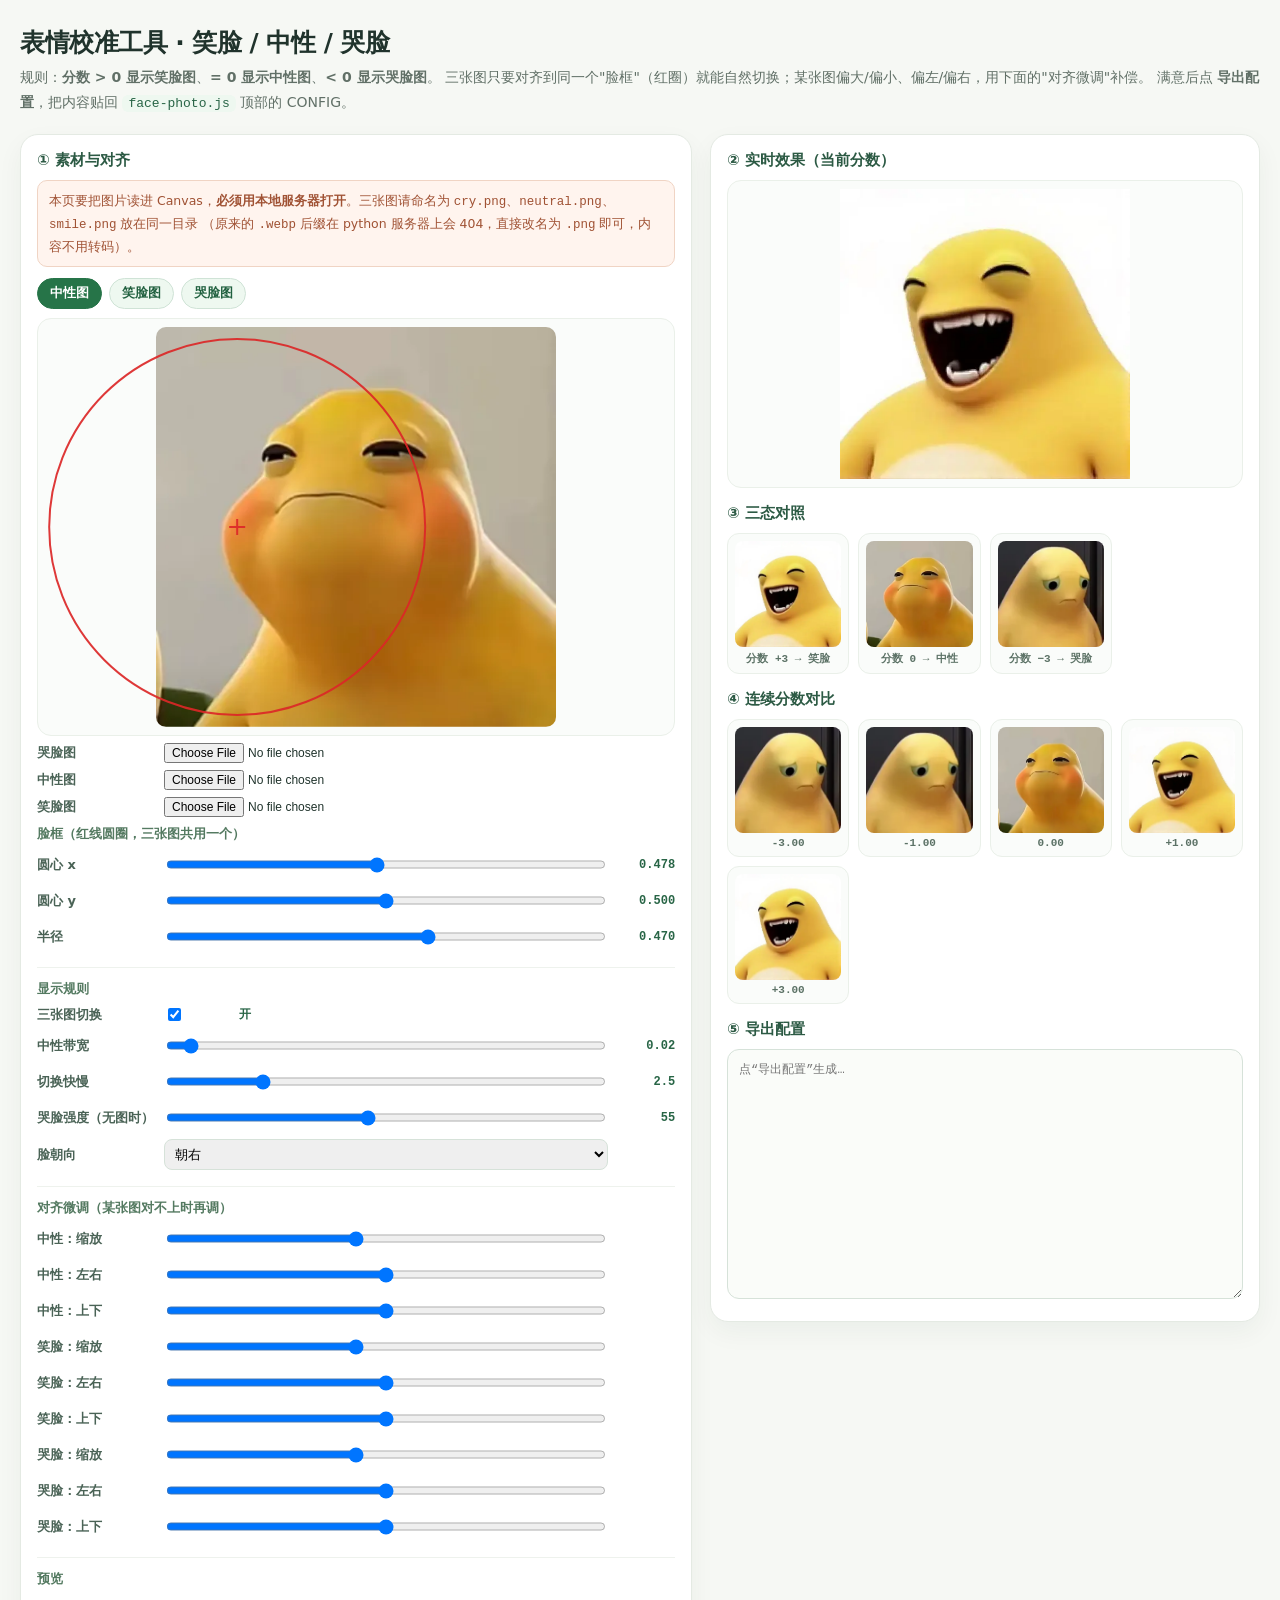
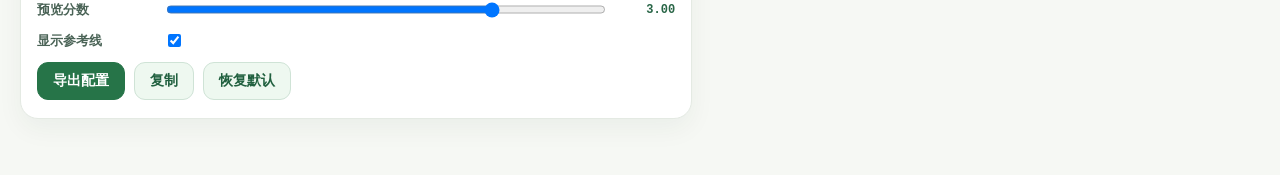
==== docs/face-calibrate.html @ 95f1860b "Add three-state photo face (smile/neutral/cry) to results, support offline file:// opening" ====
<!doctype html>
<html lang="zh-CN">
<head>
<meta charset="utf-8">
<meta name="viewport" content="width=device-width, initial-scale=1">
<title>表情校准工具 · 笑脸 / 中性 / 哭脸</title>
<style>
  :root{color-scheme:light;font-family:Inter,"Microsoft YaHei",system-ui,sans-serif;color:#20332c}
  *{box-sizing:border-box}
  body{margin:0;background:#f6f8f4;min-height:100vh}
  .shell{max-width:1320px;margin:auto;padding:26px 20px 60px}
  h1{font-size:25px;margin:0 0 6px;letter-spacing:-.02em}
  .lead{color:#617067;font-size:14px;line-height:1.8;margin:0 0 18px}
  .lead code{background:#eef8f0;color:#286546;padding:1px 6px;border-radius:6px;font-size:13px}
  .layout{display:grid;grid-template-columns:minmax(430px,1.1fr) minmax(370px,.9fr);gap:18px;align-items:start}
  .card{background:#fff;border:1px solid #e4eae3;border-radius:18px;padding:16px 16px 18px;box-shadow:0 10px 26px rgba(27,58,38,.05)}
  .card h2{font-size:15px;margin:0 0 10px;color:#2c5a44}
  .card h3{font-size:13px;margin:16px 0 6px;color:#547a61;border-top:1px solid #eef2ed;padding-top:12px}
  .card h3:first-of-type{border-top:0;padding-top:0;margin-top:8px}
  .stage-wrap{position:relative;background:#fafcfa;border:1px solid #eaf0e9;border-radius:14px;padding:8px;display:flex;justify-content:center}
  canvas#main{display:block;width:400px;height:400px;border-radius:10px}
  canvas#overlay{position:absolute;left:8px;top:8px;width:400px;height:400px;pointer-events:none}
  .row{display:flex;align-items:center;gap:9px;margin:7px 0;font-size:13px}
  .row label{flex:0 0 118px;color:#4a6356;font-weight:600}
  .row input[type=range]{flex:1;height:25px}
  .row select{flex:1;padding:6px;border-radius:8px;border:1px solid #d6e2d9;font:inherit;font-size:13px}
  .row .val{flex:0 0 58px;text-align:right;font:700 12px ui-monospace,Consolas,monospace;color:#286546}
  .row input[type=file]{flex:1;font-size:12px}
  .grid{display:grid;grid-template-columns:repeat(auto-fill,minmax(120px,1fr));gap:9px;margin-top:6px}
  .cell{background:#fafcfa;border:1px solid #eaf0e9;border-radius:12px;padding:7px;text-align:center}
  .cell canvas{width:100%;height:auto;display:block;border-radius:8px}
  .cell span{display:block;margin-top:4px;font:700 11px ui-monospace,Consolas,monospace;color:#5c7266}
  .cell span.hit{color:#20603f}
  button{font:inherit;font-weight:700;font-size:14px;padding:9px 15px;border-radius:11px;border:1px solid #cfe3d6;background:#eef8f0;color:#20603f;cursor:pointer}
  button.primary{background:#267448;border-color:#267448;color:#fff}
  .btnrow{display:flex;gap:9px;flex-wrap:wrap;margin-top:12px}
  textarea{width:100%;height:250px;font:12px/1.55 ui-monospace,Consolas,monospace;border:1px solid #d6e2d9;border-radius:12px;padding:11px;background:#fafcf9;color:#243a2e;resize:vertical}
  .hint{font-size:12px;color:#8a968d;line-height:1.7;margin:8px 0 0}
  .warn{background:#fff4ee;border:1px solid #f0d4c4;color:#a05234;border-radius:10px;padding:9px 11px;font-size:12.5px;line-height:1.7;margin-bottom:11px}
  .tabs{display:flex;gap:7px;margin-bottom:9px;flex-wrap:wrap}
  .tabs button{padding:6px 12px;font-size:12.5px;border-radius:100px}
  .tabs button.on{background:#267448;color:#fff;border-color:#267448}
  @media(max-width:1020px){.layout{grid-template-columns:1fr}canvas#main,canvas#overlay{width:100%;height:auto}}
</style>
<script src="./face-photo.js" defer></script>
</head>
<body>
<div class="shell">
  <h1>表情校准工具 · 笑脸 / 中性 / 哭脸</h1>
  <p class="lead">
    规则：<b>分数 &gt; 0 显示笑脸图</b>、<b>= 0 显示中性图</b>、<b>&lt; 0 显示哭脸图</b>。
    三张图只要对齐到同一个"脸框"（红圈）就能自然切换；某张图偏大/偏小、偏左/偏右，用下面的"对齐微调"补偿。
    满意后点 <b>导出配置</b>，把内容贴回 <code>face-photo.js</code> 顶部的 CONFIG。
  </p>

  <div class="layout">
    <!-- 左：原图 + 参考线 + 全部参数 -->
    <div class="card">
      <h2>① 素材与对齐</h2>
      <div class="warn">
        本页要把图片读进 Canvas，<b>必须用本地服务器打开</b>。三张图请命名为
        <code>cry.png</code>、<code>neutral.png</code>、<code>smile.png</code> 放在同一目录
        （原来的 <code>.webp</code> 后缀在 python 服务器上会 404，直接改名为 <code>.png</code> 即可，内容不用转码）。
      </div>
      <div class="tabs" id="tabs">
        <button data-which="neutral" class="on">中性图</button>
        <button data-which="smile">笑脸图</button>
        <button data-which="cry">哭脸图</button>
      </div>
      <div class="stage-wrap">
        <canvas id="main" width="400" height="400"></canvas>
        <canvas id="overlay" width="400" height="400"></canvas>
      </div>
      <div class="row"><label>哭脸图</label><input type="file" id="fCry" accept="image/*"></div>
      <div class="row"><label>中性图</label><input type="file" id="fNeutral" accept="image/*"></div>
      <div class="row"><label>笑脸图</label><input type="file" id="fSmile" accept="image/*"></div>

      <h3>脸框（红线圆圈，三张图共用一个）</h3>
      <div class="row"><label>圆心 x</label><input type="range" id="cx" min="0" max="1" step="0.002" value="0.478"><span class="val" id="cxV"></span></div>
      <div class="row"><label>圆心 y</label><input type="range" id="cy" min="0" max="1" step="0.002" value="0.500"><span class="val" id="cyV"></span></div>
      <div class="row"><label>半径</label><input type="range" id="r" min="0.05" max="0.75" step="0.002" value="0.470"><span class="val" id="rV"></span></div>

      <h3>显示规则</h3>
      <div class="row"><label>三张图切换</label><input type="checkbox" id="threeState" checked><span class="val">开</span></div>
      <div class="row"><label>中性带宽</label><input type="range" id="band" min="0" max="0.5" step="0.01" value="0.02"><span class="val" id="bandV"></span></div>
      <div class="row"><label>切换快慢</label><input type="range" id="gain" min="0.5" max="10" step="0.1" value="2.5"><span class="val" id="gainV"></span></div>
      <div class="row"><label>哭脸强度（无图时）</label><input type="range" id="frownShear" min="0" max="120" step="1" value="55"><span class="val" id="frownShearV"></span></div>
      <div class="row"><label>脸朝向</label><select id="facing"><option value="right">朝右</option><option value="left">朝左</option></select><span class="val"></span></div>

      <h3>对齐微调（某张图对不上时再调）</h3>
      <div class="row"><label>中性：缩放</label><input type="range" id="nScale" min="0.7" max="1.4" step="0.005" value="1"><span class="val" id="nScaleV"></span></div>
      <div class="row"><label>中性：左右</label><input type="range" id="nDx" min="-0.2" max="0.2" step="0.002" value="0"><span class="val" id="nDxV"></span></div>
      <div class="row"><label>中性：上下</label><input type="range" id="nDy" min="-0.2" max="0.2" step="0.002" value="0"><span class="val" id="nDyV"></span></div>
      <div class="row"><label>笑脸：缩放</label><input type="range" id="sScale" min="0.7" max="1.4" step="0.005" value="1"><span class="val" id="sScaleV"></span></div>
      <div class="row"><label>笑脸：左右</label><input type="range" id="sDx" min="-0.2" max="0.2" step="0.002" value="0"><span class="val" id="sDxV"></span></div>
      <div class="row"><label>笑脸：上下</label><input type="range" id="sDy" min="-0.2" max="0.2" step="0.002" value="0"><span class="val" id="sDyV"></span></div>
      <div class="row"><label>哭脸：缩放</label><input type="range" id="cScale" min="0.7" max="1.4" step="0.005" value="1"><span class="val" id="cScaleV"></span></div>
      <div class="row"><label>哭脸：左右</label><input type="range" id="cDx" min="-0.2" max="0.2" step="0.002" value="0"><span class="val" id="cDxV"></span></div>
      <div class="row"><label>哭脸：上下</label><input type="range" id="cDy" min="-0.2" max="0.2" step="0.002" value="0"><span class="val" id="cDyV"></span></div>

      <h3>预览</h3>
      <div class="row"><label>预览分数</label><input type="range" id="score" min="-6" max="6" step="0.05" value="3"><span class="val" id="scoreV"></span></div>
      <div class="row"><label>显示参考线</label><input type="checkbox" id="guides" checked><span class="val"></span></div>
      <div class="btnrow">
        <button id="export" class="primary">导出配置</button>
        <button id="copy">复制</button>
        <button id="reset">恢复默认</button>
      </div>
    </div>

    <!-- 右：预览 + 三态 + 导出 -->
    <div class="card">
      <h2>② 实时效果（当前分数）</h2>
      <div class="stage-wrap"><canvas id="preview" width="290" height="290" style="width:290px;height:290px"></canvas></div>
      <h2 style="margin-top:16px">③ 三态对照</h2>
      <div class="grid" id="trio"></div>
      <h2 style="margin-top:16px">④ 连续分数对比</h2>
      <div class="grid" id="grid"></div>
      <h2 style="margin-top:16px">⑤ 导出配置</h2>
      <textarea id="out" spellcheck="false" placeholder="点“导出配置”生成…"></textarea>
    </div>
  </div>
</div>

<script>
(function () {
  function boot() {
    const S = window.SentimentFacePhoto;
    if (!S) { console.error('face-photo.js 未加载'); return; }
    const $ = (id) => document.getElementById(id);
    const main = $('main'), overlay = $('overlay'), preview = $('preview');

    const state = {
      assets: { cry: null, neutral: null, smile: null },
      which: 'neutral',
      cfg: JSON.parse(JSON.stringify(S.CONFIG))
    };

    /* ---------- 素材 ---------- */
    async function loadAll() {
      const map = [['neutral', './neutral.png'], ['smile', './smile.png'], ['cry', './cry.png']];
      for (const [key, src] of map) {
        try { state.assets[key] = await S.loadImage(src); }
        catch (e) { console.warn('默认素材未加载（可用下方文件框手动选择）：', src); }
      }
      drawMain(); renderAll();
    }
    function bindFile(inputId, key) {
      $(inputId).addEventListener('change', async (ev) => {
        const file = ev.target.files && ev.target.files[0];
        if (!file) return;
        state.assets[key] = await S.loadImage(URL.createObjectURL(file));
        if (key === 'neutral' || state.which === key) drawMain();
        renderAll();
      });
    }
    bindFile('fCry', 'cry'); bindFile('fNeutral', 'neutral'); bindFile('fSmile', 'smile');

    /* ---------- 左侧：原图 + 参考线 ---------- */
    function drawMain() {
      const img = state.assets[state.which];
      const g = main.getContext('2d');
      g.clearRect(0, 0, 400, 400);
      g.fillStyle = '#f2f5f2'; g.fillRect(0, 0, 400, 400);
      if (img) g.drawImage(img, 0, 0, 400, 400);
      drawGuides();
    }
    function drawGuides() {
      const g = overlay.getContext('2d');
      g.clearRect(0, 0, 400, 400);
      if (!$('guides').checked) return;
      const c = state.cfg;
      const cx = c.cx * 400, cy = c.cy * 400, r = c.r * 400;
      g.strokeStyle = 'rgba(220,40,40,.92)'; g.lineWidth = 2;
      g.beginPath(); g.arc(cx, cy, r, 0, Math.PI * 2); g.stroke();
      g.beginPath(); g.moveTo(cx - 8, cy); g.lineTo(cx + 8, cy); g.moveTo(cx, cy - 8); g.lineTo(cx, cy + 8); g.stroke();
      // 当前这张图的对齐偏移提示
      const a = (state.cfg.align || {})[state.which] || { scale: 1, dx: 0, dy: 0 };
      if (a.scale !== 1 || a.dx || a.dy) {
        const s = a.scale * 400;
        g.strokeStyle = 'rgba(40,120,255,.85)'; g.setLineDash([5, 4]);
        g.strokeRect((400 - s) / 2 + a.dx * 400, (400 - s) / 2 + a.dy * 400, s, s);
        g.setLineDash([]);
        g.fillStyle = 'rgba(40,120,255,.9)'; g.font = '700 12px "Microsoft YaHei",sans-serif';
        g.fillText('该图对齐框 scale=' + a.scale.toFixed(2), 6, 16);
      }
    }

    /* ---------- 右侧：预览 ---------- */
    let pending = false;
    function renderAll() {
      if (pending) return;
      pending = true;
      requestAnimationFrame(() => {
        pending = false;
        const score = parseFloat($('score').value);
        if (state.assets.neutral) S.renderTo(preview, state.assets, score, 290, state.cfg);
        // 三态对照
        const trio = $('trio');
        if (trio.dataset.built !== '1') {
          trio.dataset.built = '1'; trio.innerHTML = '';
          [[3, '分数 +3 → 笑脸'], [0, '分数 0 → 中性'], [-3, '分数 −3 → 哭脸']].forEach(([sc, label]) => {
            const cell = document.createElement('div'); cell.className = 'cell';
            const cv = document.createElement('canvas'); cv.width = cv.height = 130; cv.dataset.score = sc;
            const sp = document.createElement('span'); sp.textContent = label;
            cell.append(cv, sp); trio.append(cell);
          });
        }
        trio.querySelectorAll('canvas').forEach((cv) => {
          if (state.assets.neutral) S.renderTo(cv, state.assets, parseFloat(cv.dataset.score), 130, state.cfg);
        });
        // 连续分数对比
        const grid = $('grid');
        if (grid.dataset.built !== '1') {
          grid.dataset.built = '1'; grid.innerHTML = '';
          [-3, -1, 0, 1, 3].forEach((sc) => {
            const cell = document.createElement('div'); cell.className = 'cell';
            const cv = document.createElement('canvas'); cv.width = cv.height = 110; cv.dataset.score = sc;
            const sp = document.createElement('span'); sp.textContent = (sc > 0 ? '+' : '') + sc.toFixed(2);
            cell.append(cv, sp); grid.append(cell);
          });
        }
        grid.querySelectorAll('canvas').forEach((cv) => {
          if (state.assets.neutral) S.renderTo(cv, state.assets, parseFloat(cv.dataset.score), 110, state.cfg);
        });
      });
    }

    /* ---------- 控件 ---------- */
    const simple = [
      ['cx', 'cx', 3], ['cy', 'cy', 3], ['r', 'r', 3],
      ['band', 'neutralBand', 2], ['gain', 'blendGain', 1], ['frownShear', 'frownShear', 0]
    ];
    simple.forEach(([id, path, digits]) => {
      const el = $(id);
      const set = () => {
        const v = parseFloat(el.value);
        state.cfg[path] = v;
        $(id + 'V').textContent = v.toFixed(digits);
        if (id === 'cx' || id === 'cy' || id === 'r') drawGuides();
        renderAll();
      };
      el.addEventListener('input', set);
      el.dispatchEvent(new Event('input'));
    });

    // 对齐微调：nScale/sScale/cScale → align.X.scale 等
    const alignBinds = [
      ['nScale', 'neutral', 'scale'], ['nDx', 'neutral', 'dx'], ['nDy', 'neutral', 'dy'],
      ['sScale', 'smile', 'scale'], ['sDx', 'smile', 'dx'], ['sDy', 'smile', 'dy'],
      ['cScale', 'cry', 'scale'], ['cDx', 'cry', 'dx'], ['cDy', 'cry', 'dy']
    ];
    alignBinds.forEach(([id, key, field]) => {
      const el = $(id);
      const set = () => {
        const v = parseFloat(el.value);
        if (!state.cfg.align) state.cfg.align = { neutral: {}, smile: {}, cry: {} };
        if (!state.cfg.align[key]) state.cfg.align[key] = {};
        state.cfg.align[key][field] = v;
        $(id + 'V').textContent = v.toFixed(field === 'scale' ? 3 : 3);
        if (key === state.which) drawGuides();
        renderAll();
      };
      el.addEventListener('input', set);
    });

    $('threeState').addEventListener('change', () => { state.cfg.threeStateImages = $('threeState').checked; renderAll(); });
    $('facing').addEventListener('change', () => { state.cfg.facing = $('facing').value; renderAll(); });
    $('score').addEventListener('input', () => { $('scoreV').textContent = parseFloat($('score').value).toFixed(2); renderAll(); });
    $('score').dispatchEvent(new Event('input'));
    $('guides').addEventListener('change', drawGuides);
    document.querySelectorAll('#tabs button').forEach((b) => {
      b.addEventListener('click', () => {
        document.querySelectorAll('#tabs button').forEach((x) => x.classList.toggle('on', x === b));
        state.which = b.dataset.which; drawMain();
      });
    });

    /* ---------- 导出 ---------- */
    function exportConfig() {
      const c = state.cfg;
      const a = c.align || {};
      const one = (k) => {
        const v = a[k] || { scale: 1, dx: 0, dy: 0 };
        return '{ scale: ' + (+v.scale).toFixed(3) + ', dx: ' + (+v.dx).toFixed(3) + ', dy: ' + (+v.dy).toFixed(3) + ' }';
      };
      const txt =
        'const CONFIG = {\n' +
        '  cx: ' + c.cx.toFixed(3) + ', cy: ' + c.cy.toFixed(3) + ', r: ' + c.r.toFixed(3) + ',\n' +
        '  threeStateImages: ' + (c.threeStateImages !== false) + ',\n' +
        '  neutralBand: ' + c.neutralBand.toFixed(2) + ',\n' +
        '  blendGain: ' + c.blendGain.toFixed(1) + ',\n' +
        '  frownShear: ' + c.frownShear.toFixed(0) + ',\n' +
        '  facing: \'' + c.facing + '\',\n' +
        '  align: {\n' +
        '    neutral: ' + one('neutral') + ',\n' +
        '    smile: ' + one('smile') + ',\n' +
        '    cry: ' + one('cry') + '\n' +
        '  },\n' +
        '  assets: { cry: \'./cry.png\', neutral: \'./neutral.png\', smile: \'./smile.png\' },\n' +
        '  faceSize: ' + c.faceSize + ',\n' +
        '  ANIM_MS: ' + c.ANIM_MS + '\n' +
        '};';
      $('out').value = txt;
      return txt;
    }
    $('export').addEventListener('click', exportConfig);
    $('copy').addEventListener('click', async () => {
      const txt = exportConfig();
      try { await navigator.clipboard.writeText(txt); $('copy').textContent = '已复制 ✓'; setTimeout(() => $('copy').textContent = '复制', 1400); }
      catch (e) { $('out').select(); }
    });
    $('reset').addEventListener('click', () => {
      state.cfg = JSON.parse(JSON.stringify(S.CONFIG));
      simple.forEach(([id, path]) => { $(id).value = state.cfg[path]; $(id).dispatchEvent(new Event('input')); });
      alignBinds.forEach(([id, key, field]) => {
        const v = ((state.cfg.align || {})[key] || {})[field];
        $(id).value = (v == null ? (field === 'scale' ? 1 : 0) : v);
      });
      $('facing').value = state.cfg.facing;
      $('threeState').checked = state.cfg.threeStateImages !== false;
      drawMain(); renderAll();
    });

    window.addEventListener('resize', drawMain);
    loadAll();
    window.__calibrateReady = true;
  }

  if (document.readyState === 'loading') document.addEventListener('DOMContentLoaded', boot);
  else boot();
})();
</script>
</body>
</html>
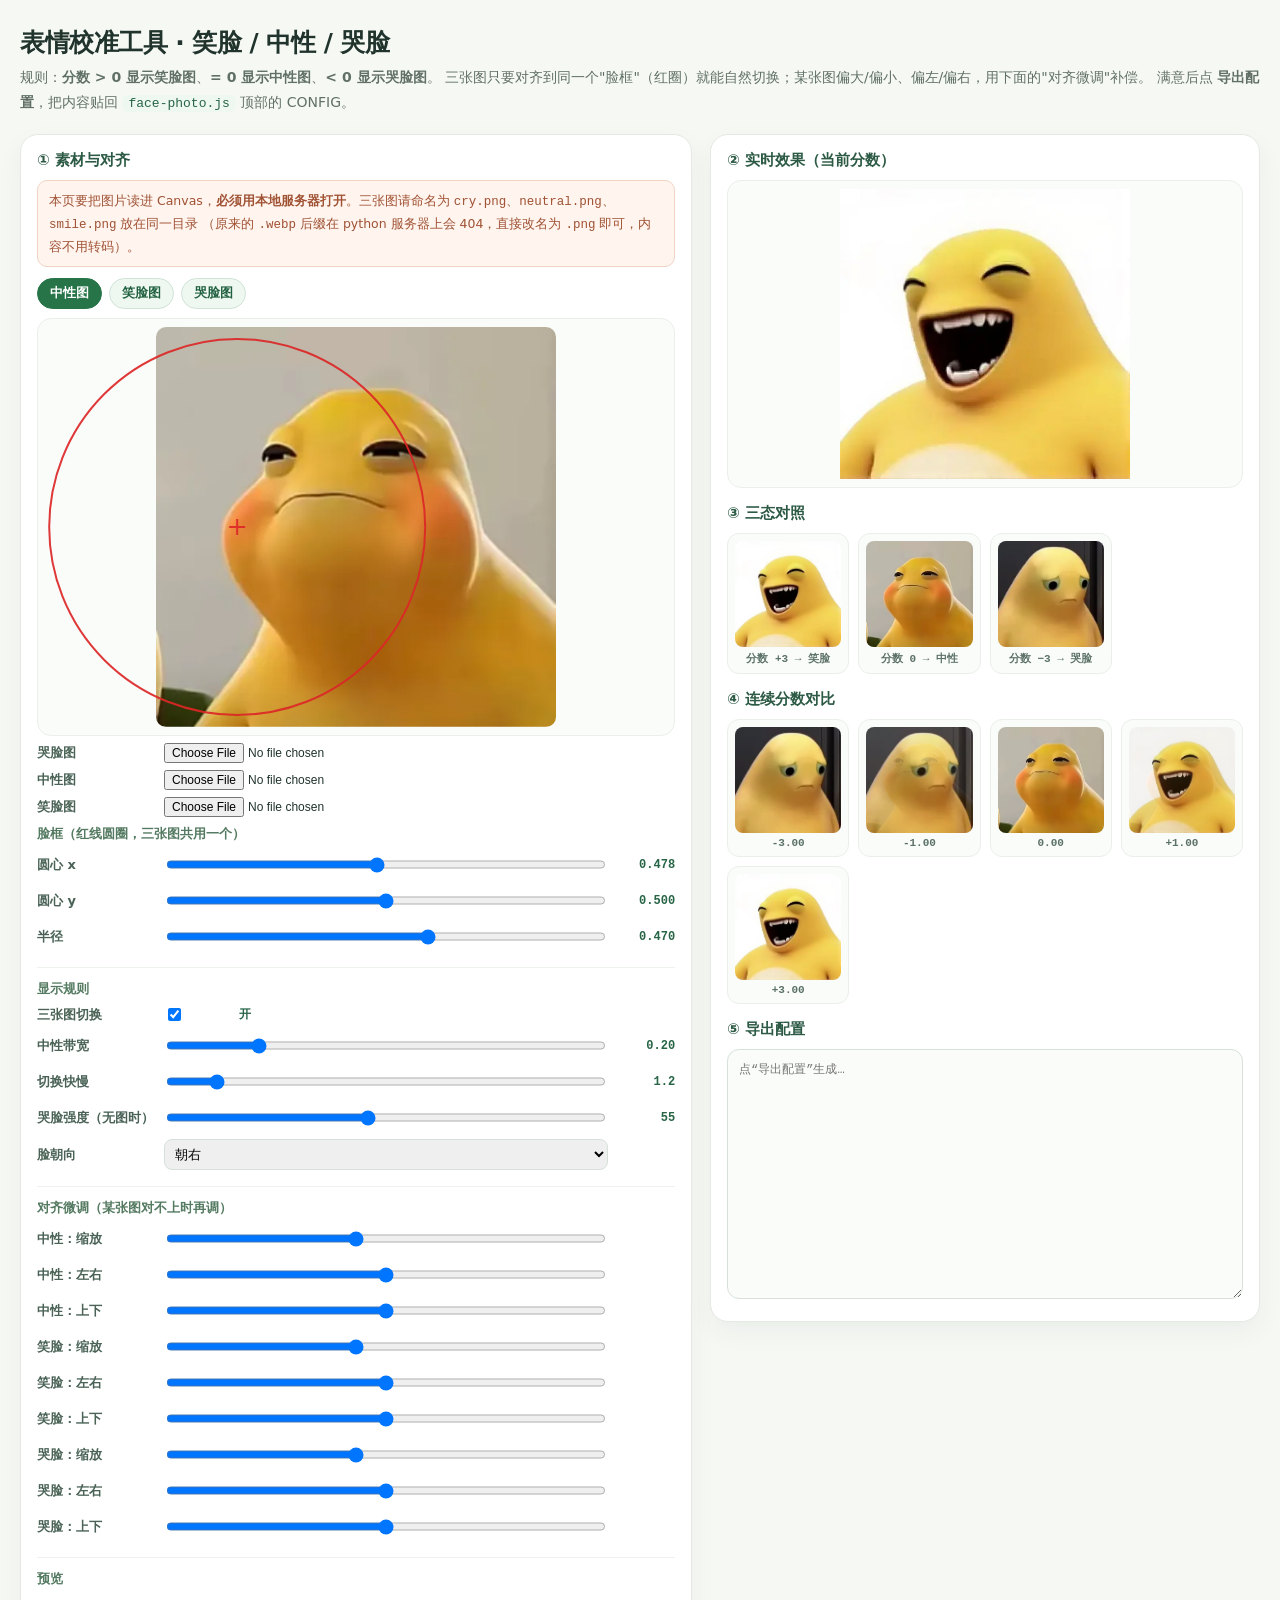
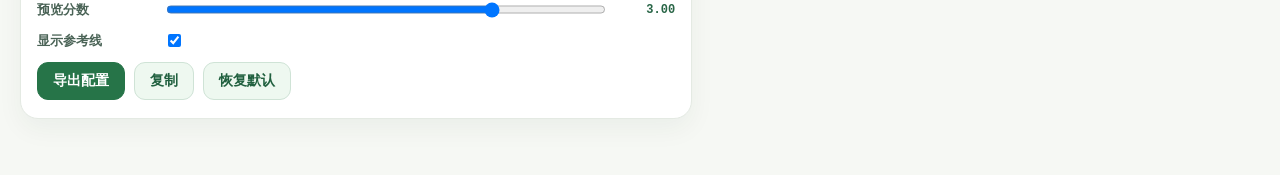
==== commit 6469eb08: "Widen neutral band to ±0.2 and slow the fade (blendGain 1.2)" ====
--- a/docs/face-calibrate.html
+++ b/docs/face-calibrate.html
@@ -82,8 +82,8 @@
 
       <h3>显示规则</h3>
       <div class="row"><label>三张图切换</label><input type="checkbox" id="threeState" checked><span class="val">开</span></div>
-      <div class="row"><label>中性带宽</label><input type="range" id="band" min="0" max="0.5" step="0.01" value="0.02"><span class="val" id="bandV"></span></div>
-      <div class="row"><label>切换快慢</label><input type="range" id="gain" min="0.5" max="10" step="0.1" value="2.5"><span class="val" id="gainV"></span></div>
+      <div class="row"><label>中性带宽</label><input type="range" id="band" min="0" max="1" step="0.01" value="0.2"><span class="val" id="bandV"></span></div>
+      <div class="row"><label>切换快慢</label><input type="range" id="gain" min="0.2" max="10" step="0.1" value="1.2"><span class="val" id="gainV"></span></div>
       <div class="row"><label>哭脸强度（无图时）</label><input type="range" id="frownShear" min="0" max="120" step="1" value="55"><span class="val" id="frownShearV"></span></div>
       <div class="row"><label>脸朝向</label><select id="facing"><option value="right">朝右</option><option value="left">朝左</option></select><span class="val"></span></div>
 
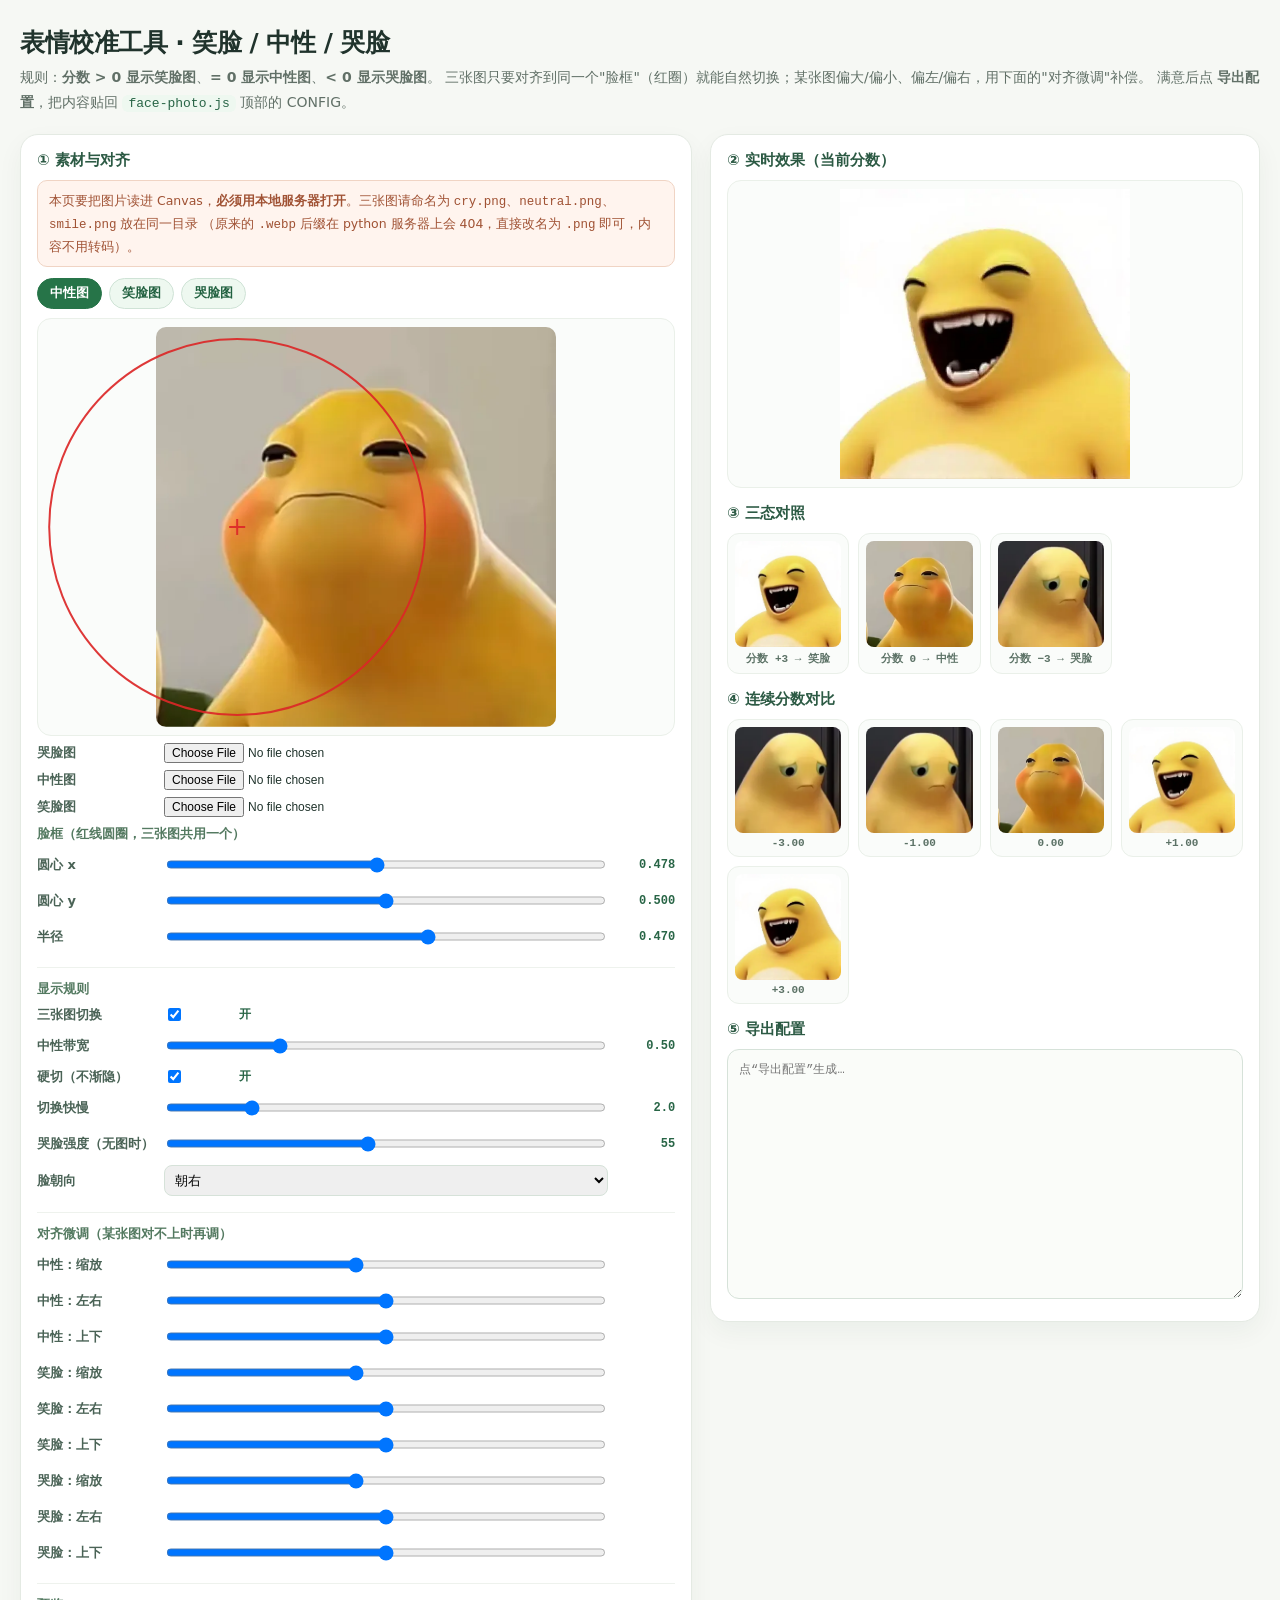
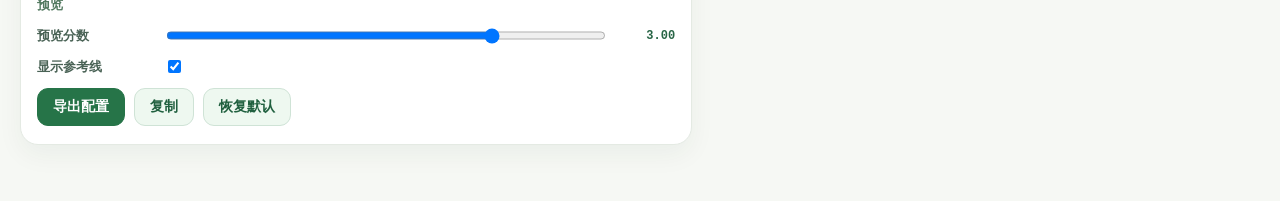
==== commit 76dd57c7: "Switch faces by threshold: >0.5 smile, -0.5..0.5 neutral, <-0.5 cry (hard switch, no crossfade)" ====
--- a/docs/face-calibrate.html
+++ b/docs/face-calibrate.html
@@ -82,8 +82,9 @@
 
       <h3>显示规则</h3>
       <div class="row"><label>三张图切换</label><input type="checkbox" id="threeState" checked><span class="val">开</span></div>
-      <div class="row"><label>中性带宽</label><input type="range" id="band" min="0" max="1" step="0.01" value="0.2"><span class="val" id="bandV"></span></div>
-      <div class="row"><label>切换快慢</label><input type="range" id="gain" min="0.2" max="10" step="0.1" value="1.2"><span class="val" id="gainV"></span></div>
+      <div class="row"><label>中性带宽</label><input type="range" id="band" min="0" max="2" step="0.05" value="0.5"><span class="val" id="bandV"></span></div>
+      <div class="row"><label>硬切（不渐隐）</label><input type="checkbox" id="hardSwitch" checked><span class="val">开</span></div>
+      <div class="row"><label>切换快慢</label><input type="range" id="gain" min="0.2" max="10" step="0.1" value="2"><span class="val" id="gainV"></span></div>
       <div class="row"><label>哭脸强度（无图时）</label><input type="range" id="frownShear" min="0" max="120" step="1" value="55"><span class="val" id="frownShearV"></span></div>
       <div class="row"><label>脸朝向</label><select id="facing"><option value="right">朝右</option><option value="left">朝左</option></select><span class="val"></span></div>
 
@@ -265,6 +266,7 @@
     });
 
     $('threeState').addEventListener('change', () => { state.cfg.threeStateImages = $('threeState').checked; renderAll(); });
+    $('hardSwitch').addEventListener('change', () => { state.cfg.hardSwitch = $('hardSwitch').checked; renderAll(); });
     $('facing').addEventListener('change', () => { state.cfg.facing = $('facing').value; renderAll(); });
     $('score').addEventListener('input', () => { $('scoreV').textContent = parseFloat($('score').value).toFixed(2); renderAll(); });
     $('score').dispatchEvent(new Event('input'));
@@ -288,6 +290,7 @@
         'const CONFIG = {\n' +
         '  cx: ' + c.cx.toFixed(3) + ', cy: ' + c.cy.toFixed(3) + ', r: ' + c.r.toFixed(3) + ',\n' +
         '  threeStateImages: ' + (c.threeStateImages !== false) + ',\n' +
+        '  hardSwitch: ' + (c.hardSwitch !== false) + ',\n' +
         '  neutralBand: ' + c.neutralBand.toFixed(2) + ',\n' +
         '  blendGain: ' + c.blendGain.toFixed(1) + ',\n' +
         '  frownShear: ' + c.frownShear.toFixed(0) + ',\n' +
@@ -319,6 +322,7 @@
       });
       $('facing').value = state.cfg.facing;
       $('threeState').checked = state.cfg.threeStateImages !== false;
+      $('hardSwitch').checked = state.cfg.hardSwitch !== false;
       drawMain(); renderAll();
     });
 
